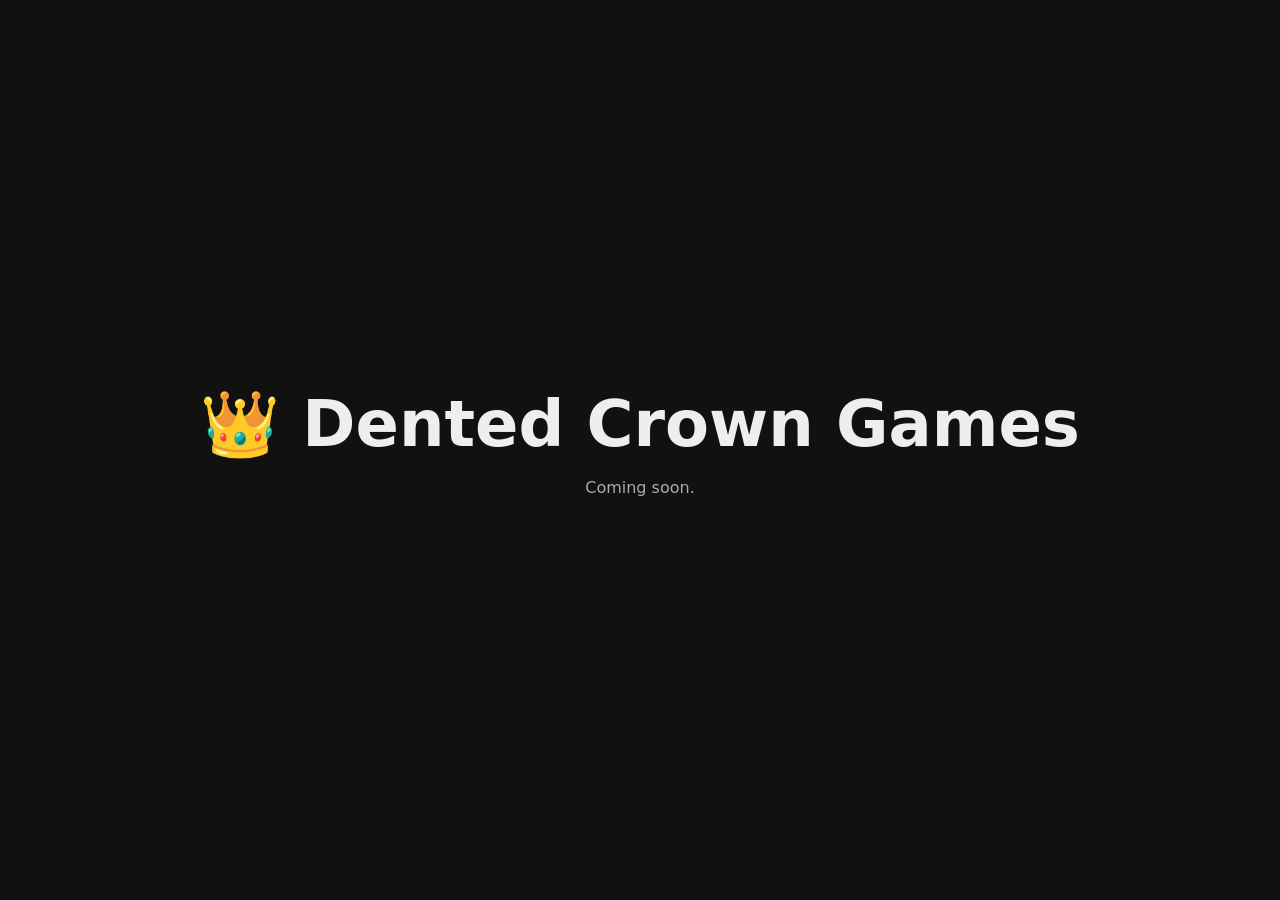
==== index.html @ 707a91e5 "Add GitHub Pages setup with custom domain and placeholder page Co-Authored-By: Claude Opus 5.5 <nore" ====
<!doctype html>
<html lang="de">
<head>
  <meta charset="utf-8">
  <meta name="viewport" content="width=device-width, initial-scale=1">
  <title>Dented Crown Games</title>
  <style>
    body { margin: 0; min-height: 100vh; display: grid; place-items: center;
           background: #111; color: #eee; font-family: system-ui, sans-serif; text-align: center; }
    h1 { font-size: clamp(2rem, 6vw, 4rem); margin: 0; }
    p { color: #aaa; }
  </style>
</head>
<body>
  <main>
    <h1>👑 Dented Crown Games</h1>
    <p>Coming soon.</p>
  </main>
</body>
</html>
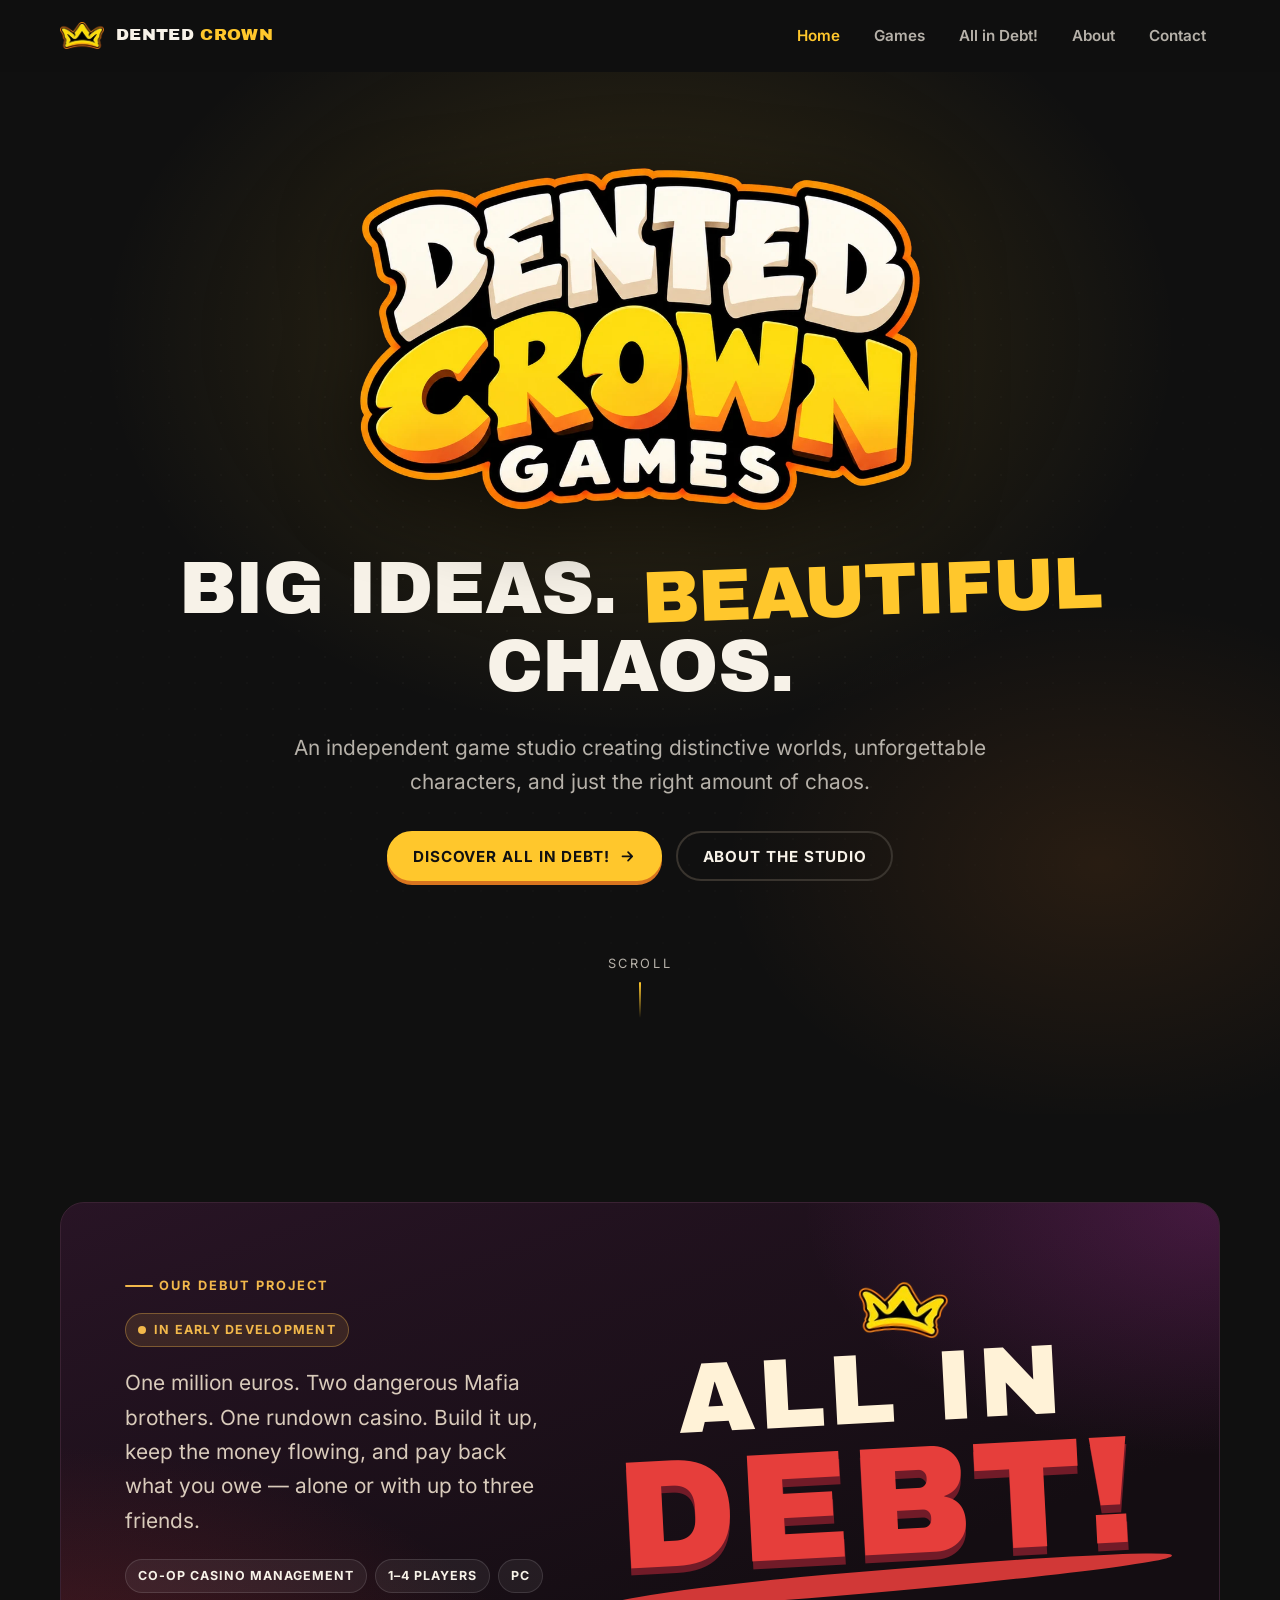
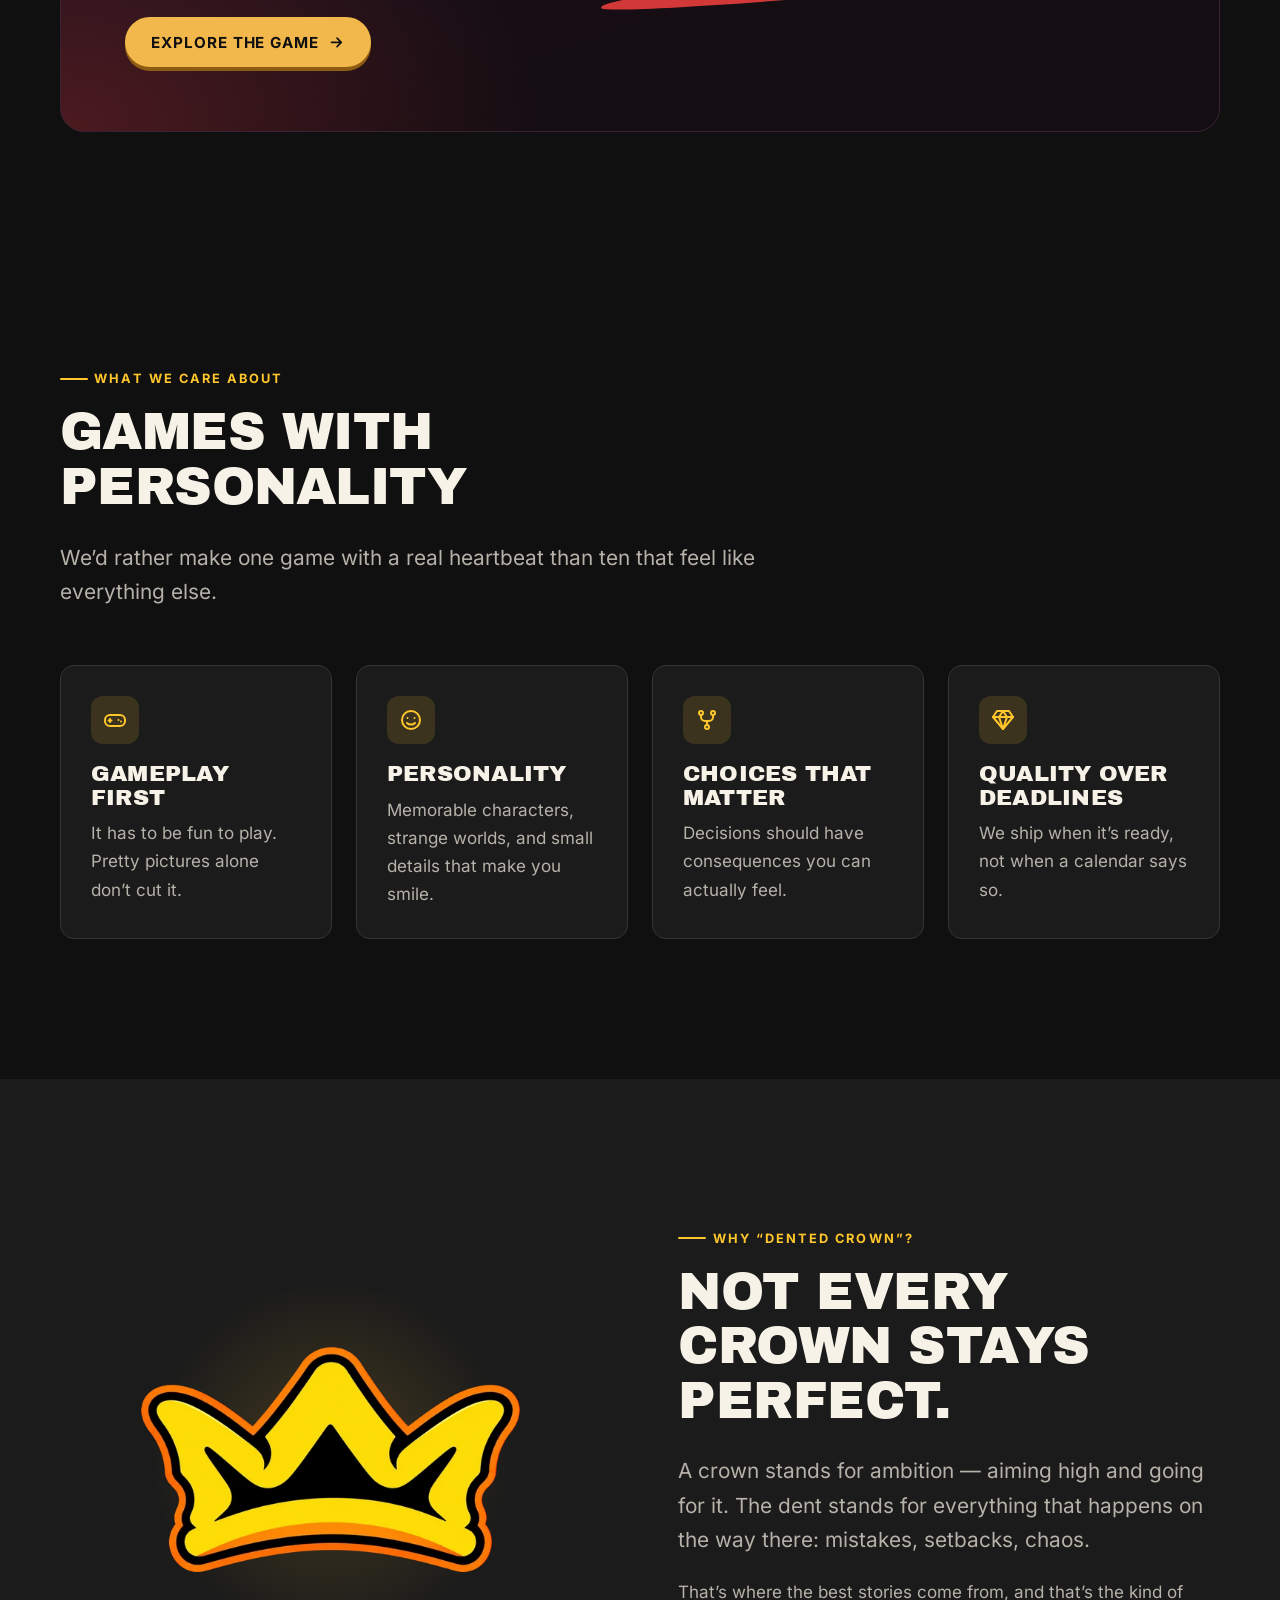
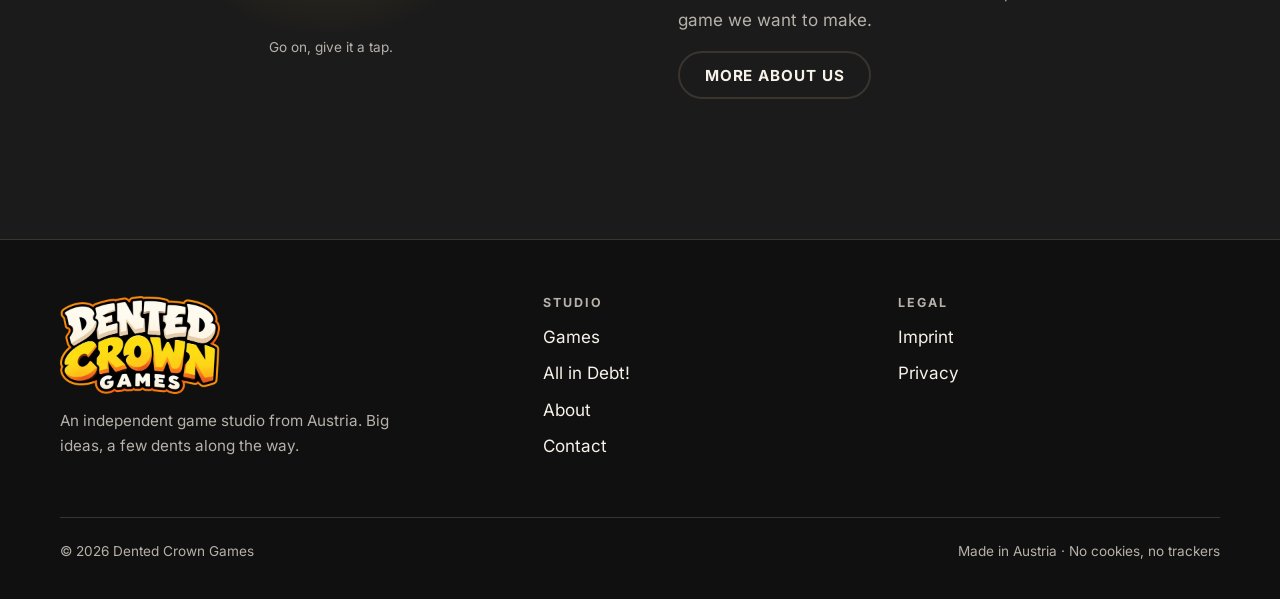
==== commit da57fe3a: "Build first version of the studio website Studio home, games overview, All in Debt! page, about, con" ====
--- a/index.html
+++ b/index.html
@@ -1,20 +1,159 @@
 <!doctype html>
-<html lang="de">
+<html lang="en">
 <head>
   <meta charset="utf-8">
   <meta name="viewport" content="width=device-width, initial-scale=1">
-  <title>Dented Crown Games</title>
-  <style>
-    body { margin: 0; min-height: 100vh; display: grid; place-items: center;
-           background: #111; color: #eee; font-family: system-ui, sans-serif; text-align: center; }
-    h1 { font-size: clamp(2rem, 6vw, 4rem); margin: 0; }
-    p { color: #aaa; }
-  </style>
+  <title>Dented Crown Games — Independent Game Studio</title>
+  <meta name="description" content="Dented Crown Games is an independent game studio from Austria, currently developing All in Debt!, a co-op casino management game.">
+  <link rel="canonical" href="https://dentedcrowngames.com/">
+  <meta name="theme-color" content="#101010">
+  <meta property="og:type" content="website">
+  <meta property="og:site_name" content="Dented Crown Games">
+  <meta property="og:title" content="Dented Crown Games — Independent Game Studio">
+  <meta property="og:description" content="Dented Crown Games is an independent game studio from Austria, currently developing All in Debt!, a co-op casino management game.">
+  <meta property="og:url" content="https://dentedcrowngames.com/">
+  <meta property="og:image" content="https://dentedcrowngames.com/assets/img/og-image.png">
+  <meta name="twitter:card" content="summary_large_image">
+  <link rel="icon" href="/favicon.png" type="image/png">
+  <link rel="apple-touch-icon" href="/assets/img/apple-touch-icon.png">
+  <link rel="preload" href="/assets/fonts/archivo-black.woff2" as="font" type="font/woff2" crossorigin>
+  <link rel="stylesheet" href="/assets/css/style.css">
+  <script src="/assets/js/main.js" defer></script>
 </head>
 <body>
-  <main>
-    <h1>👑 Dented Crown Games</h1>
-    <p>Coming soon.</p>
+  <a class="skip-link" href="#main">Skip to content</a>
+  <header class="site-header">
+    <div class="container">
+      <a class="brand" href="/" aria-label="Dented Crown Games — home">
+        <img src="/assets/img/dcg-crown-96.webp" width="96" height="57" alt="">
+        <span>Dented <b>Crown</b></span>
+      </a>
+      <button class="nav-toggle" type="button" aria-expanded="false" aria-controls="site-nav"><span></span><span class="visually-hidden">Menu</span></button>
+      <nav class="nav" id="site-nav" aria-label="Main">
+        <ul>
+          <li><a href="/" aria-current="page">Home</a></li>
+          <li><a href="/games/">Games</a></li>
+          <li><a href="/games/all-in-debt/">All in Debt!</a></li>
+          <li><a href="/about/">About</a></li>
+          <li><a href="/contact/">Contact</a></li>
+        </ul>
+      </nav>
+    </div>
+  </header>
+
+  <main id="main">
+    <section class="hero" aria-labelledby="hero-title">
+      <div class="container hero__inner">
+        <img class="hero__logo" src="/assets/img/dcg-logo-960.webp" srcset="/assets/img/dcg-logo-480.webp 480w, /assets/img/dcg-logo-960.webp 960w" sizes="(max-width: 640px) 86vw, 560px" width="960" height="587" alt="Dented Crown Games" fetchpriority="high">
+        <h1 id="hero-title">Big ideas. <span class="dent">Beautiful</span> chaos.</h1>
+        <p class="lead">An independent game studio creating distinctive worlds, unforgettable characters, and just the right amount of chaos.</p>
+        <div class="btn-row">
+          <a class="btn" href="/games/all-in-debt/">Discover All in Debt! <svg viewBox="0 0 24 24" fill="none" stroke="currentColor" stroke-width="2.4" stroke-linecap="round" stroke-linejoin="round" aria-hidden="true"><path d="M5 12h14M13 6l6 6-6 6"/></svg></a>
+          <a class="btn btn--ghost" href="/about/">About the studio</a>
+        </div>
+        <a class="scroll-cue" href="#now-building">Scroll</a>
+      </div>
+    </section>
+
+    <section class="section section--tight" id="now-building" aria-labelledby="game-title">
+      <div class="container">
+        <div class="feature-game reveal">
+          <div>
+            <span class="eyebrow">Our debut project</span>
+            <h2 id="game-title" class="visually-hidden">All in Debt!</h2>
+            <span class="status-pill">In early development</span>
+            <p class="lead" style="margin-top:1.2rem">One million euros. Two dangerous Mafia brothers. One rundown casino. Build it up, keep the money flowing, and pay back what you owe &mdash; alone or with up to three friends.</p>
+            <ul class="tags">
+              <li>Co-op casino management</li>
+              <li>1&ndash;4 players</li>
+              <li>PC</li>
+            </ul>
+            <a class="btn" href="/games/all-in-debt/">Explore the game <svg viewBox="0 0 24 24" fill="none" stroke="currentColor" stroke-width="2.4" stroke-linecap="round" stroke-linejoin="round" aria-hidden="true"><path d="M5 12h14M13 6l6 6-6 6"/></svg></a>
+          </div>
+          <span class="aid-logo" role="img" aria-label="All in Debt!"><img class="mini-crown" src="/assets/img/dcg-crown-96.webp" width="96" height="57" alt=""><span class="l1" aria-hidden="true">All in</span><span class="l2" aria-hidden="true">Debt!</span></span>
+        </div>
+      </div>
+    </section>
+
+    <section class="section" aria-labelledby="values-title">
+      <div class="container">
+        <div class="section-head reveal">
+          <span class="eyebrow">What we care about</span>
+          <h2 id="values-title">Games with personality</h2>
+          <p class="lead">We&rsquo;d rather make one game with a real heartbeat than ten that feel like everything else.</p>
+        </div>
+        <div class="grid grid--4">
+          <article class="card reveal">
+            <div class="icon"><svg viewBox="0 0 24 24" fill="none" stroke="currentColor" stroke-width="2" stroke-linecap="round" stroke-linejoin="round" aria-hidden="true"><rect x="2" y="7" width="20" height="11" rx="5"/><path d="M7 11v3M5.5 12.5h3M15.5 12h.01M18 13.5h.01"/></svg></div>
+            <h3>Gameplay first</h3>
+            <p>It has to be fun to play. Pretty pictures alone don&rsquo;t cut it.</p>
+          </article>
+          <article class="card reveal">
+            <div class="icon"><svg viewBox="0 0 24 24" fill="none" stroke="currentColor" stroke-width="2" stroke-linecap="round" stroke-linejoin="round" aria-hidden="true"><circle cx="12" cy="12" r="9"/><path d="M8.5 10h.01M15.5 10h.01M8 15c1.2 1.2 2.5 1.6 4 1.6s2.8-.4 4-1.6"/></svg></div>
+            <h3>Personality</h3>
+            <p>Memorable characters, strange worlds, and small details that make you smile.</p>
+          </article>
+          <article class="card reveal">
+            <div class="icon"><svg viewBox="0 0 24 24" fill="none" stroke="currentColor" stroke-width="2" stroke-linecap="round" stroke-linejoin="round" aria-hidden="true"><circle cx="6" cy="5" r="2"/><circle cx="18" cy="5" r="2"/><circle cx="12" cy="19" r="2"/><path d="M6 7v2a4 4 0 0 0 4 4h4a4 4 0 0 0 4-4V7M12 13v4"/></svg></div>
+            <h3>Choices that matter</h3>
+            <p>Decisions should have consequences you can actually feel.</p>
+          </article>
+          <article class="card reveal">
+            <div class="icon"><svg viewBox="0 0 24 24" fill="none" stroke="currentColor" stroke-width="2" stroke-linecap="round" stroke-linejoin="round" aria-hidden="true"><path d="M6 3h12l4 6-10 12L2 9z"/><path d="M2 9h20M12 21 8 9l4-6 4 6z"/></svg></div>
+            <h3>Quality over deadlines</h3>
+            <p>We ship when it&rsquo;s ready, not when a calendar says so.</p>
+          </article>
+        </div>
+      </div>
+    </section>
+
+    <section class="section section--alt" aria-labelledby="crown-title">
+      <div class="container split">
+        <figure class="crown-stage reveal" style="margin:0">
+          <img class="crown" src="/assets/img/dcg-crown-512.webp" width="512" height="304" alt="The Dented Crown logo" tabindex="0" role="button" aria-label="Bonk the crown">
+          <figcaption>Go on, give it a tap.</figcaption>
+        </figure>
+        <div class="reveal">
+          <span class="eyebrow">Why &ldquo;Dented Crown&rdquo;?</span>
+          <h2 id="crown-title">Not every crown stays perfect.</h2>
+          <p class="lead">A crown stands for ambition &mdash; aiming high and going for it. The dent stands for everything that happens on the way there: mistakes, setbacks, chaos.</p>
+          <p class="muted">That&rsquo;s where the best stories come from, and that&rsquo;s the kind of game we want to make.</p>
+          <a class="btn btn--ghost" href="/about/">More about us</a>
+        </div>
+      </div>
+    </section>
+
   </main>
+
+  <footer class="site-footer">
+    <div class="container">
+      <div class="footer-grid">
+        <div class="footer-brand">
+          <img src="/assets/img/dcg-logo-480.webp" width="480" height="293" alt="Dented Crown Games" loading="lazy">
+          <p>An independent game studio from Austria. Big ideas, a few dents along the way.</p>
+        </div>
+        <div class="footer-col">
+          <h2>Studio</h2>
+          <ul>
+            <li><a href="/games/">Games</a></li>
+            <li><a href="/games/all-in-debt/">All in Debt!</a></li>
+            <li><a href="/about/">About</a></li>
+            <li><a href="/contact/">Contact</a></li>
+          </ul>
+        </div>
+        <div class="footer-col">
+          <h2>Legal</h2>
+          <ul>
+            <li><a href="/imprint/">Imprint</a></li>
+            <li><a href="/privacy/">Privacy</a></li>
+          </ul>
+        </div>
+      </div>
+      <div class="footer-bottom">
+        <span>&copy; 2026 Dented Crown Games</span>
+        <span>Made in Austria &middot; No cookies, no trackers</span>
+      </div>
+    </div>
+  </footer>
 </body>
 </html>
--- a/assets/css/style.css
+++ b/assets/css/style.css
@@ -0,0 +1,542 @@
+/* ==========================================================================
+   Dented Crown Games — site styles
+   Studio tokens (black / crown yellow / orange / cream) live on :root.
+   The All in Debt! page swaps in its own casino tokens via .theme-aid.
+   ========================================================================== */
+
+@font-face {
+  font-family: "Archivo Black";
+  src: url("../fonts/archivo-black.woff2") format("woff2");
+  font-weight: 400;
+  font-display: swap;
+}
+@font-face {
+  font-family: "Inter";
+  src: url("../fonts/inter-400.woff2") format("woff2");
+  font-weight: 400;
+  font-display: swap;
+}
+@font-face {
+  font-family: "Inter";
+  src: url("../fonts/inter-600.woff2") format("woff2");
+  font-weight: 600;
+  font-display: swap;
+}
+@font-face {
+  font-family: "Inter";
+  src: url("../fonts/inter-700.woff2") format("woff2");
+  font-weight: 700;
+  font-display: swap;
+}
+
+:root {
+  --bg: #101010;
+  --bg-2: #1b1b1b;
+  --surface: #252321;
+  --brand: #ffc72c;
+  --accent: #ff8a24;
+  --text: #f7f2e8;
+  --text-2: #b6b1a9;
+  --border: #39342e;
+
+  --font-display: "Archivo Black", "Arial Black", system-ui, sans-serif;
+  --font-body: "Inter", system-ui, -apple-system, "Segoe UI", sans-serif;
+
+  --radius: 14px;
+  --radius-lg: 24px;
+  --container: 1160px;
+  --gutter: clamp(16px, 4vw, 40px);
+  --header-h: 72px;
+  --ease-spring: cubic-bezier(.34, 1.56, .64, 1);
+
+  color-scheme: dark;
+}
+
+/* ---------- Base ---------- */
+*, *::before, *::after { box-sizing: border-box; }
+html { -webkit-text-size-adjust: 100%; scroll-behavior: smooth; }
+body {
+  margin: 0;
+  background: var(--bg);
+  color: var(--text);
+  font-family: var(--font-body);
+  font-size: 1.0625rem;
+  line-height: 1.65;
+  -webkit-font-smoothing: antialiased;
+  overflow-x: hidden;
+}
+img { max-width: 100%; height: auto; display: block; }
+a { color: var(--brand); text-underline-offset: .2em; }
+a:hover { color: var(--accent); }
+:focus-visible { outline: 3px solid var(--brand); outline-offset: 3px; border-radius: 4px; }
+::selection { background: var(--brand); color: #101010; }
+
+h1, h2, h3 {
+  font-family: var(--font-display);
+  font-weight: 400;
+  line-height: 1.05;
+  letter-spacing: -.01em;
+  margin: 0 0 .5em;
+  text-transform: uppercase;
+}
+h1 { font-size: clamp(2.5rem, 7vw, 5.25rem); }
+h2 { font-size: clamp(1.9rem, 4.5vw, 3.25rem); }
+h3 { font-size: clamp(1.15rem, 2vw, 1.4rem); letter-spacing: .01em; }
+p { margin: 0 0 1em; }
+
+.container { width: min(100% - 2 * var(--gutter), var(--container)); margin-inline: auto; }
+.skip-link {
+  position: absolute; left: 12px; top: -60px; z-index: 100;
+  background: var(--brand); color: #101010; padding: 10px 16px; border-radius: 8px;
+  font-weight: 700; text-decoration: none;
+}
+.skip-link:focus { top: 12px; }
+.visually-hidden {
+  position: absolute !important; width: 1px; height: 1px; overflow: hidden;
+  clip: rect(0 0 0 0); white-space: nowrap;
+}
+
+.eyebrow {
+  display: inline-flex; align-items: center; gap: .5em;
+  font-size: .8rem; font-weight: 700; letter-spacing: .16em; text-transform: uppercase;
+  color: var(--brand); margin-bottom: 1rem;
+}
+.eyebrow::before { content: ""; width: 28px; height: 2px; background: currentColor; border-radius: 2px; }
+.lead { font-size: clamp(1.1rem, 1.8vw, 1.3rem); color: var(--text-2); max-width: 62ch; }
+.muted { color: var(--text-2); }
+.text-brand { color: var(--brand); }
+
+/* ---------- Buttons ---------- */
+.btn {
+  --btn-bg: var(--brand);
+  --btn-fg: #101010;
+  display: inline-flex; align-items: center; justify-content: center; gap: .6em;
+  padding: .95em 1.6em;
+  border: 2px solid var(--btn-bg);
+  border-radius: 999px;
+  background: var(--btn-bg);
+  color: var(--btn-fg);
+  font: 700 .95rem/1 var(--font-body);
+  letter-spacing: .06em; text-transform: uppercase; text-decoration: none;
+  cursor: pointer;
+  box-shadow: 0 4px 0 color-mix(in srgb, var(--accent) 85%, black);
+  transition: transform .18s var(--ease-spring), box-shadow .18s ease, background .18s ease;
+}
+.btn:hover { color: var(--btn-fg); transform: translateY(-2px); box-shadow: 0 6px 0 color-mix(in srgb, var(--accent) 85%, black); }
+.btn:active { transform: translateY(2px); box-shadow: 0 1px 0 color-mix(in srgb, var(--accent) 85%, black); }
+.btn--ghost {
+  --btn-bg: transparent; --btn-fg: var(--text);
+  border-color: var(--border); box-shadow: none;
+}
+.btn--ghost:hover { border-color: var(--brand); color: var(--brand); box-shadow: none; }
+.btn svg { width: 1.1em; height: 1.1em; }
+.btn-row { display: flex; flex-wrap: wrap; gap: 14px; }
+
+/* ---------- Header ---------- */
+.site-header {
+  position: sticky; top: 0; z-index: 50;
+  height: var(--header-h);
+  background: color-mix(in srgb, var(--bg) 82%, transparent);
+  backdrop-filter: blur(12px); -webkit-backdrop-filter: blur(12px);
+  border-bottom: 1px solid transparent;
+  transition: border-color .2s ease;
+}
+.site-header.is-scrolled { border-bottom-color: var(--border); }
+.site-header .container { height: 100%; display: flex; align-items: center; justify-content: space-between; gap: 20px; }
+.brand { display: inline-flex; align-items: center; gap: 12px; text-decoration: none; color: var(--text); }
+.brand img { width: 44px; }
+.brand span { font-family: var(--font-display); font-size: 1.05rem; letter-spacing: .02em; text-transform: uppercase; line-height: 1; }
+.brand span b { color: var(--brand); font-weight: 400; }
+.brand:hover { color: var(--text); }
+
+.nav ul { list-style: none; margin: 0; padding: 0; display: flex; gap: 6px; }
+.nav a {
+  display: block; padding: 10px 14px; border-radius: 999px;
+  color: var(--text-2); text-decoration: none; font-weight: 600; font-size: .95rem;
+  transition: color .15s ease, background .15s ease;
+}
+.nav a:hover { color: var(--text); background: var(--bg-2); }
+.nav a[aria-current="page"] { color: var(--brand); }
+
+.nav-toggle {
+  display: none; width: 44px; height: 44px; border-radius: 12px;
+  border: 1px solid var(--border); background: var(--bg-2); color: var(--text); cursor: pointer;
+}
+.nav-toggle span, .nav-toggle span::before, .nav-toggle span::after {
+  display: block; width: 20px; height: 2px; background: currentColor; border-radius: 2px;
+  margin-inline: auto; position: relative; transition: transform .2s ease, background .2s ease;
+}
+.nav-toggle span::before, .nav-toggle span::after { content: ""; position: absolute; left: 0; }
+.nav-toggle span::before { top: -6px; }
+.nav-toggle span::after { top: 6px; }
+.nav-toggle[aria-expanded="true"] span { background: transparent; }
+.nav-toggle[aria-expanded="true"] span::before { transform: translateY(6px) rotate(45deg); }
+.nav-toggle[aria-expanded="true"] span::after { transform: translateY(-6px) rotate(-45deg); }
+
+@media (max-width: 760px) {
+  .nav-toggle { display: inline-grid; place-items: center; }
+  .nav {
+    position: fixed; inset: var(--header-h) 0 auto 0;
+    background: var(--bg); border-bottom: 1px solid var(--border);
+    padding: 12px var(--gutter) 24px;
+    transform: translateY(-8px); opacity: 0; visibility: hidden;
+    transition: opacity .2s ease, transform .2s ease, visibility .2s;
+  }
+  .nav.is-open { transform: none; opacity: 1; visibility: visible; }
+  .nav ul { flex-direction: column; }
+  .nav a { font-size: 1.15rem; padding: 14px 12px; }
+}
+
+/* ---------- Crown (wobble easter egg) ---------- */
+.crown { cursor: pointer; transform-origin: 50% 85%; -webkit-tap-highlight-color: transparent; }
+.crown:hover { animation: crown-nudge .6s var(--ease-spring); }
+.crown.is-bonked { animation: crown-bonk .7s var(--ease-spring); }
+@keyframes crown-nudge {
+  0% { transform: rotate(0); }
+  30% { transform: rotate(-6deg) scale(1.04); }
+  60% { transform: rotate(3deg); }
+  100% { transform: rotate(0); }
+}
+@keyframes crown-bonk {
+  0% { transform: translateY(0) rotate(0) scale(1); }
+  20% { transform: translateY(6px) rotate(8deg) scale(1.06, .9); }
+  45% { transform: translateY(-10px) rotate(-7deg) scale(.96, 1.06); }
+  70% { transform: translateY(2px) rotate(3deg); }
+  100% { transform: translateY(0) rotate(0) scale(1); }
+}
+
+.toast {
+  position: fixed; left: 50%; bottom: 28px; z-index: 80;
+  transform: translate(-50%, 20px); opacity: 0; pointer-events: none;
+  background: var(--surface); color: var(--text);
+  border: 1px solid var(--border); border-left: 4px solid var(--brand);
+  padding: 14px 20px; border-radius: 12px;
+  font-weight: 600; box-shadow: 0 18px 40px rgba(0,0,0,.5);
+  transition: opacity .25s ease, transform .25s var(--ease-spring);
+  max-width: calc(100% - 32px);
+}
+.toast.is-visible { opacity: 1; transform: translate(-50%, 0); }
+
+/* ---------- Sections ---------- */
+.section { padding-block: clamp(72px, 11vw, 140px); position: relative; }
+.section--tight { padding-block: clamp(48px, 7vw, 88px); }
+.section--alt { background: var(--bg-2); }
+.section-head { max-width: 760px; margin-bottom: clamp(32px, 5vw, 56px); }
+
+/* ---------- Studio hero ---------- */
+.hero {
+  position: relative; isolation: isolate; overflow: hidden;
+  min-height: calc(100svh - var(--header-h));
+  display: grid; align-items: center;
+  padding-block: clamp(40px, 8vw, 96px);
+}
+.hero::before {
+  content: ""; position: absolute; inset: -20% -10% auto; height: 120%; z-index: -1;
+  background:
+    radial-gradient(50% 45% at 50% 38%, rgba(255,199,44,.16), transparent 70%),
+    radial-gradient(35% 30% at 80% 80%, rgba(255,138,36,.10), transparent 70%);
+}
+.hero::after {
+  content: ""; position: absolute; inset: 0; z-index: -1; opacity: .35;
+  background-image: radial-gradient(rgba(247,242,232,.09) 1px, transparent 1px);
+  background-size: 26px 26px;
+  mask-image: radial-gradient(70% 60% at 50% 45%, #000 30%, transparent 80%);
+  -webkit-mask-image: radial-gradient(70% 60% at 50% 45%, #000 30%, transparent 80%);
+}
+.hero__inner { text-align: center; display: grid; justify-items: center; }
+.hero__logo { width: min(560px, 86vw); margin-bottom: clamp(24px, 4vw, 40px); filter: drop-shadow(0 18px 40px rgba(0,0,0,.6)); }
+.hero h1 { font-size: clamp(2.1rem, 6.4vw, 4.6rem); margin-bottom: .35em; }
+.hero h1 .dent { display: inline-block; color: var(--brand); transform: rotate(-2deg) translateY(.03em); }
+.hero .lead { margin-inline: auto; margin-bottom: 2rem; }
+.hero .btn-row { justify-content: center; }
+.scroll-cue {
+  margin-top: clamp(40px, 7vw, 72px);
+  color: var(--text-2); font-size: .8rem; letter-spacing: .2em; text-transform: uppercase; text-decoration: none;
+  display: inline-flex; flex-direction: column; align-items: center; gap: 8px;
+}
+.scroll-cue::after {
+  content: ""; width: 2px; height: 36px; border-radius: 2px;
+  background: linear-gradient(var(--brand), transparent);
+  animation: cue 1.8s ease-in-out infinite;
+}
+@keyframes cue { 0%,100% { transform: scaleY(.5); transform-origin: top; } 50% { transform: scaleY(1); transform-origin: top; } }
+
+/* ---------- Featured game card (studio pages) ---------- */
+.feature-game {
+  position: relative; overflow: hidden; isolation: isolate;
+  display: grid; grid-template-columns: 1.1fr 1fr; gap: clamp(28px, 4vw, 56px); align-items: center;
+  padding: clamp(28px, 5vw, 64px);
+  border-radius: var(--radius-lg);
+  background:
+    radial-gradient(60% 80% at 100% 0%, rgba(219,61,202,.22), transparent 60%),
+    radial-gradient(70% 90% at 0% 100%, rgba(230,62,59,.25), transparent 60%),
+    linear-gradient(160deg, #281425, #140d12 70%);
+  border: 1px solid #3a2233;
+}
+.feature-game .eyebrow { color: #f2b84b; }
+.feature-game h2 { margin-bottom: .3em; }
+.feature-game p { color: #d9cbbb; }
+.feature-game .btn { --btn-bg: #f2b84b; box-shadow: 0 4px 0 #8e5b12; }
+.feature-game .btn:hover { box-shadow: 0 6px 0 #8e5b12; }
+@media (max-width: 860px) { .feature-game { grid-template-columns: 1fr; } }
+
+.tags { display: flex; flex-wrap: wrap; gap: 8px; margin: 0 0 1.5rem; padding: 0; list-style: none; }
+.tags li {
+  font-size: .78rem; font-weight: 700; letter-spacing: .08em; text-transform: uppercase;
+  padding: 6px 12px; border-radius: 999px;
+  background: rgba(255,255,255,.06); border: 1px solid rgba(255,255,255,.12); color: var(--text);
+}
+.status-pill {
+  display: inline-flex; align-items: center; gap: 8px;
+  font-size: .78rem; font-weight: 700; letter-spacing: .1em; text-transform: uppercase;
+  padding: 6px 12px; border-radius: 999px;
+  background: rgba(242,184,75,.12); color: #f2b84b; border: 1px solid rgba(242,184,75,.35);
+}
+.status-pill::before {
+  content: ""; width: 8px; height: 8px; border-radius: 50%; background: currentColor;
+  box-shadow: 0 0 0 0 currentColor; animation: pulse 2s infinite;
+}
+@keyframes pulse { 0% { box-shadow: 0 0 0 0 rgba(242,184,75,.6); } 70% { box-shadow: 0 0 0 8px rgba(242,184,75,0); } 100% { box-shadow: 0 0 0 0 rgba(242,184,75,0); } }
+
+/* ---------- Typographic game logo (stand-in until the real logo file arrives) ---------- */
+.aid-logo {
+  display: inline-grid; justify-items: center; position: relative;
+  font-family: var(--font-display); text-transform: uppercase; line-height: .9;
+  transform: rotate(-3deg);
+  padding: .3em .2em .45em;
+  user-select: none;
+}
+.aid-logo .l1 { color: #fff2d7; font-size: 1em; letter-spacing: .04em; position: relative; }
+.aid-logo .l2 { color: #e63e3b; font-size: 1.55em; letter-spacing: .01em; position: relative; text-shadow: 0 .05em 0 #711b28; }
+.aid-logo .l2::after {
+  content: ""; position: absolute; left: -4%; right: -6%; bottom: -.12em; height: .14em;
+  background: #e63e3b; border-radius: 40% 60% 55% 45% / 60% 50% 50% 40%;
+  transform: rotate(-2deg); opacity: .9;
+}
+.aid-logo .mini-crown { position: absolute; top: -.32em; left: 50%; width: .9em; transform: translateX(-10%) rotate(8deg); }
+.feature-game .aid-logo { font-size: clamp(3rem, 9vw, 6.2rem); justify-self: center; }
+
+/* ---------- Generic cards / grids ---------- */
+.grid { display: grid; gap: clamp(16px, 2.4vw, 24px); }
+.grid--3 { grid-template-columns: repeat(auto-fit, minmax(min(100%, 280px), 1fr)); }
+.grid--2 { grid-template-columns: repeat(auto-fit, minmax(min(100%, 380px), 1fr)); }
+.grid--4 { grid-template-columns: repeat(auto-fit, minmax(min(100%, 240px), 1fr)); }
+.card {
+  background: var(--bg-2); border: 1px solid var(--border); border-radius: var(--radius);
+  padding: clamp(22px, 3vw, 30px);
+  transition: border-color .2s ease, transform .25s var(--ease-spring);
+}
+.section--alt .card { background: var(--bg); }
+.card:hover { border-color: color-mix(in srgb, var(--brand) 45%, var(--border)); transform: translateY(-3px); }
+.card h3 { margin-bottom: .45em; }
+.card p { color: var(--text-2); margin: 0; }
+.card .icon {
+  width: 48px; height: 48px; border-radius: 12px; display: grid; place-items: center;
+  background: color-mix(in srgb, var(--brand) 14%, transparent); color: var(--brand);
+  margin-bottom: 18px;
+}
+.card .icon svg { width: 24px; height: 24px; }
+
+/* ---------- Split / about ---------- */
+.split { display: grid; grid-template-columns: 1fr 1fr; gap: clamp(32px, 6vw, 88px); align-items: center; }
+@media (max-width: 860px) { .split { grid-template-columns: 1fr; } }
+.crown-stage { display: grid; place-items: center; position: relative; aspect-ratio: 1 / .8; }
+.crown-stage::before {
+  content: ""; position: absolute; inset: 10%; border-radius: 50%;
+  background: radial-gradient(circle, rgba(255,199,44,.18), transparent 65%);
+}
+.crown-stage img { width: min(380px, 70%); position: relative; }
+.crown-stage figcaption { position: absolute; bottom: 4%; font-size: .85rem; color: var(--text-2); }
+
+/* ---------- Page hero (inner pages) ---------- */
+.page-hero { padding-block: clamp(56px, 9vw, 112px) clamp(32px, 5vw, 56px); position: relative; overflow: hidden; isolation: isolate; }
+.page-hero::before {
+  content: ""; position: absolute; inset: auto -10% 0; height: 140%; z-index: -1;
+  background: radial-gradient(45% 50% at 20% 40%, rgba(255,199,44,.10), transparent 70%);
+}
+.page-hero h1 { max-width: 16ch; }
+
+/* ---------- Prose (legal etc.) ---------- */
+.prose { max-width: 72ch; }
+.prose h2 { font-size: clamp(1.3rem, 2.4vw, 1.7rem); margin-top: 2.2em; }
+.prose ul { padding-left: 1.2em; }
+.prose li { margin-bottom: .4em; }
+.notice {
+  border: 1px dashed color-mix(in srgb, var(--accent) 60%, transparent);
+  background: color-mix(in srgb, var(--accent) 8%, transparent);
+  border-radius: var(--radius); padding: 18px 20px; color: var(--text);
+  margin-bottom: 2rem;
+}
+.notice strong { color: var(--accent); }
+
+/* ---------- Contact ---------- */
+.contact-card { display: grid; gap: 10px; }
+.contact-card .label { font-size: .78rem; font-weight: 700; letter-spacing: .14em; text-transform: uppercase; color: var(--text-2); }
+.soon {
+  display: inline-block; font-size: .72rem; font-weight: 700; letter-spacing: .1em; text-transform: uppercase;
+  padding: 4px 10px; border-radius: 999px; border: 1px solid var(--border); color: var(--text-2);
+}
+
+/* ---------- Footer ---------- */
+.site-footer { border-top: 1px solid var(--border); padding-block: 56px 36px; background: var(--bg); }
+.footer-grid { display: grid; grid-template-columns: 1.4fr repeat(2, 1fr); gap: 32px; }
+@media (max-width: 760px) { .footer-grid { grid-template-columns: 1fr 1fr; } .footer-grid > :first-child { grid-column: 1 / -1; } }
+.footer-brand img { width: 160px; margin-bottom: 14px; }
+.footer-brand p { color: var(--text-2); max-width: 36ch; font-size: .95rem; }
+.footer-col h2 { font-family: var(--font-body); font-weight: 700; font-size: .78rem; letter-spacing: .16em; color: var(--text-2); margin-bottom: 14px; }
+.footer-col ul { list-style: none; margin: 0; padding: 0; display: grid; gap: 8px; }
+.footer-col a { color: var(--text); text-decoration: none; }
+.footer-col a:hover { color: var(--brand); }
+.footer-bottom {
+  margin-top: 44px; padding-top: 22px; border-top: 1px solid var(--border);
+  display: flex; flex-wrap: wrap; justify-content: space-between; gap: 12px;
+  font-size: .85rem; color: var(--text-2);
+}
+
+/* ==========================================================================
+   All in Debt! game page — casino theme
+   ========================================================================== */
+.theme-aid {
+  --bg: #140d12;
+  --bg-2: #1d1219;
+  --surface: #281425;
+  --brand: #f2b84b;
+  --accent: #e63e3b;
+  --text: #fff2d7;
+  --text-2: #c9b8a6;
+  --border: #3a2233;
+  --velvet: #711b28;
+  --neon: #db3dca;
+}
+.theme-aid .btn { box-shadow: 0 4px 0 #8e5b12; }
+.theme-aid .btn:hover { box-shadow: 0 6px 0 #8e5b12; }
+.theme-aid .btn--ghost, .theme-aid .btn--ghost:hover { box-shadow: none; }
+
+.aid-hero {
+  position: relative; overflow: hidden; isolation: isolate;
+  min-height: calc(100svh - var(--header-h));
+  display: grid; align-items: center; text-align: center;
+  padding-block: clamp(56px, 9vw, 110px);
+}
+.aid-hero::before {
+  content: ""; position: absolute; inset: 0; z-index: -2;
+  background:
+    radial-gradient(40% 50% at 50% 30%, rgba(242,184,75,.20), transparent 70%),
+    radial-gradient(40% 60% at 0% 100%, rgba(113,27,40,.75), transparent 70%),
+    radial-gradient(40% 60% at 100% 100%, rgba(113,27,40,.75), transparent 70%),
+    radial-gradient(30% 40% at 85% 10%, rgba(219,61,202,.18), transparent 70%),
+    var(--bg);
+}
+/* velvet curtain folds on both edges */
+.aid-hero::after {
+  content: ""; position: absolute; inset: 0; z-index: -1; pointer-events: none;
+  background:
+    repeating-linear-gradient(90deg, rgba(0,0,0,.35) 0 14px, rgba(255,255,255,.03) 14px 30px) left / 9vw 100% no-repeat,
+    repeating-linear-gradient(90deg, rgba(255,255,255,.03) 0 16px, rgba(0,0,0,.35) 16px 30px) right / 9vw 100% no-repeat;
+  mask-image: linear-gradient(90deg, #000 0 9vw, transparent 9vw calc(100% - 9vw), #000 calc(100% - 9vw));
+  -webkit-mask-image: linear-gradient(90deg, #000 0 9vw, transparent 9vw calc(100% - 9vw), #000 calc(100% - 9vw));
+  opacity: .9;
+}
+.aid-hero .aid-logo { font-size: clamp(3.2rem, 12vw, 8rem); margin-bottom: clamp(16px, 3vw, 28px); }
+.aid-hero h1 { font-size: clamp(1.6rem, 4.6vw, 3.2rem); color: var(--text); }
+.aid-hero .lead { margin-inline: auto; margin-bottom: 2rem; }
+.aid-hero .btn-row { justify-content: center; }
+.aid-hero .status-pill { margin-bottom: clamp(36px, 5vw, 56px); }
+
+/* Debt meter (decorative) */
+.debt-board {
+  position: relative; display: grid; gap: 18px; justify-items: center; text-align: center;
+  padding: clamp(28px, 5vw, 56px);
+  border-radius: var(--radius-lg);
+  background: linear-gradient(180deg, #1d1219, #140d12);
+  border: 2px solid #5a2a2e;
+  box-shadow: 0 0 0 6px #1d1219, 0 0 0 8px rgba(242,184,75,.35), 0 0 60px rgba(219,61,202,.15) inset;
+}
+.debt-board .label { font-size: .8rem; letter-spacing: .2em; font-weight: 700; text-transform: uppercase; color: var(--text-2); }
+.debt-amount {
+  font-family: var(--font-display); font-size: clamp(2.6rem, 9vw, 6rem); line-height: 1;
+  color: #e63e3b; text-shadow: 0 0 24px rgba(230,62,59,.45);
+  font-variant-numeric: tabular-nums; letter-spacing: .01em;
+}
+.debt-bar { width: min(100%, 520px); height: 14px; border-radius: 999px; background: #2a1820; overflow: hidden; border: 1px solid #3a2233; }
+.debt-bar span { display: block; height: 100%; width: 0%; background: linear-gradient(90deg, #f2b84b, #e63e3b); border-radius: inherit; }
+.debt-board small { color: var(--text-2); font-size: .82rem; }
+
+/* Gameplay loop */
+.loop { list-style: none; margin: 0; padding: 0; display: grid; grid-template-columns: repeat(5, 1fr); gap: 12px; counter-reset: step; }
+.loop li {
+  counter-increment: step; position: relative;
+  background: var(--bg-2); border: 1px solid var(--border); border-radius: var(--radius);
+  padding: 22px 18px; text-align: center; font-weight: 700;
+}
+.loop li::before {
+  content: counter(step, decimal-leading-zero); display: block; margin-bottom: 6px;
+  font-family: var(--font-display); color: var(--brand); font-size: 1.4rem;
+}
+.loop li span { display: block; font-weight: 400; color: var(--text-2); font-size: .9rem; margin-top: 4px; }
+@media (max-width: 900px) { .loop { grid-template-columns: repeat(2, 1fr); } .loop li:last-child { grid-column: 1 / -1; } }
+
+/* Characters */
+.char-card { text-align: center; overflow: hidden; }
+.char-card .portrait {
+  height: 220px; display: grid; place-items: end center; margin: -30px -30px 22px;
+  background: radial-gradient(60% 70% at 50% 100%, rgba(242,184,75,.18), transparent 70%), #1a1016;
+  border-bottom: 1px solid var(--border);
+}
+.char-card .role { display: block; font-size: .78rem; font-weight: 700; letter-spacing: .14em; text-transform: uppercase; color: var(--brand); margin-bottom: 10px; }
+
+/* Simple CSS figure silhouettes — placeholders until real character art is supplied */
+.fig { position: relative; display: grid; justify-items: center; }
+.fig .head { background: #0b0b0b; position: relative; }
+.fig .body { background: #0b0b0b; border-radius: 40% 40% 0 0 / 30% 30% 0 0; }
+.fig--viktor .head { width: 74px; height: 74px; clip-path: polygon(0 0, 100% 0, 80% 100%, 20% 100%); border-radius: 6px; }
+.fig--viktor .head::after { content: ""; position: absolute; left: 14%; right: 14%; top: 34%; height: 16px; background: #1a1a1a; border: 2px solid #f2b84b; border-radius: 6px; }
+.fig--viktor .body { width: 104px; height: 110px; margin-top: 4px; box-shadow: inset 0 0 0 0 transparent; background: linear-gradient(90deg, #0b0b0b 46%, #fff2d7 46% 54%, #0b0b0b 54%); }
+.fig--bruno .head { width: 112px; height: 70px; border-radius: 8px; }
+.fig--bruno .head::before, .fig--bruno .head::after { content: ""; position: absolute; top: 30%; width: 22px; height: 6px; background: #3a3a3a; border-radius: 3px; }
+.fig--bruno .head::before { left: 20%; transform: rotate(12deg); }
+.fig--bruno .head::after { right: 20%; transform: rotate(-12deg); }
+.fig--bruno .body { width: 168px; height: 112px; margin-top: 4px; background: radial-gradient(circle at 50% 40%, #f2b84b 0 9px, transparent 10px), radial-gradient(40% 25% at 50% 18%, transparent 60%, #f2b84b 61% 68%, transparent 69%), #121212; }
+.fig--you .head { width: 70px; height: 56px; border-radius: 14px; background: #e63e3b; }
+.fig--you .body { width: 86px; height: 82px; margin-top: 4px; background: #0b0b0b; }
+.fig--you .body::after { content: "?"; position: absolute; left: 50%; bottom: 26px; transform: translateX(-50%); font-family: var(--font-display); color: #f2b84b; font-size: 1.6rem; }
+
+/* FAQ */
+.faq { display: grid; gap: 12px; max-width: 860px; }
+.faq details { background: var(--bg-2); border: 1px solid var(--border); border-radius: var(--radius); }
+.section--alt .faq details { background: var(--bg); }
+.faq summary {
+  cursor: pointer; list-style: none; padding: 20px 56px 20px 22px; position: relative;
+  font-weight: 700; font-size: 1.05rem;
+}
+.faq summary::-webkit-details-marker { display: none; }
+.faq summary::after {
+  content: "+"; position: absolute; right: 22px; top: 50%; transform: translateY(-50%);
+  font-family: var(--font-display); color: var(--brand); font-size: 1.4rem; transition: transform .2s ease;
+}
+.faq details[open] summary::after { transform: translateY(-50%) rotate(45deg); }
+.faq details p { padding: 0 22px 20px; margin: 0; color: var(--text-2); }
+
+.fact-list { display: grid; grid-template-columns: repeat(3, 1fr); gap: 1px; background: var(--border); border: 1px solid var(--border); border-radius: var(--radius); overflow: hidden; margin: 0; }
+.fact-list div { background: var(--bg-2); padding: 20px 22px; }
+.fact-list dt { font-size: .75rem; font-weight: 700; letter-spacing: .14em; text-transform: uppercase; color: var(--text-2); margin-bottom: 4px; }
+.fact-list dd { margin: 0; font-weight: 700; }
+
+@media (max-width: 760px) { .fact-list { grid-template-columns: repeat(2, 1fr); } }
+@media (max-width: 420px) { .fact-list { grid-template-columns: 1fr; } }
+
+.disclaimer { font-size: .85rem; color: var(--text-2); max-width: 70ch; }
+
+/* ---------- 404 ---------- */
+.error-page { min-height: calc(100svh - var(--header-h) - 200px); display: grid; place-items: center; text-align: center; padding-block: 80px; }
+.error-page .code { font-family: var(--font-display); font-size: clamp(5rem, 22vw, 12rem); line-height: 1; color: var(--accent); text-shadow: 0 0 40px rgba(255,138,36,.35); }
+
+/* ---------- Reveal on scroll ---------- */
+.js .reveal { opacity: 0; transform: translateY(24px); transition: opacity .7s ease, transform .7s cubic-bezier(.2,.7,.2,1); }
+.js .reveal.is-in { opacity: 1; transform: none; }
+
+/* ---------- Reduced motion ---------- */
+@media (prefers-reduced-motion: reduce) {
+  *, *::before, *::after { animation-duration: .001ms !important; animation-iteration-count: 1 !important; transition-duration: .001ms !important; scroll-behavior: auto !important; }
+  .js .reveal { opacity: 1; transform: none; }
+}
